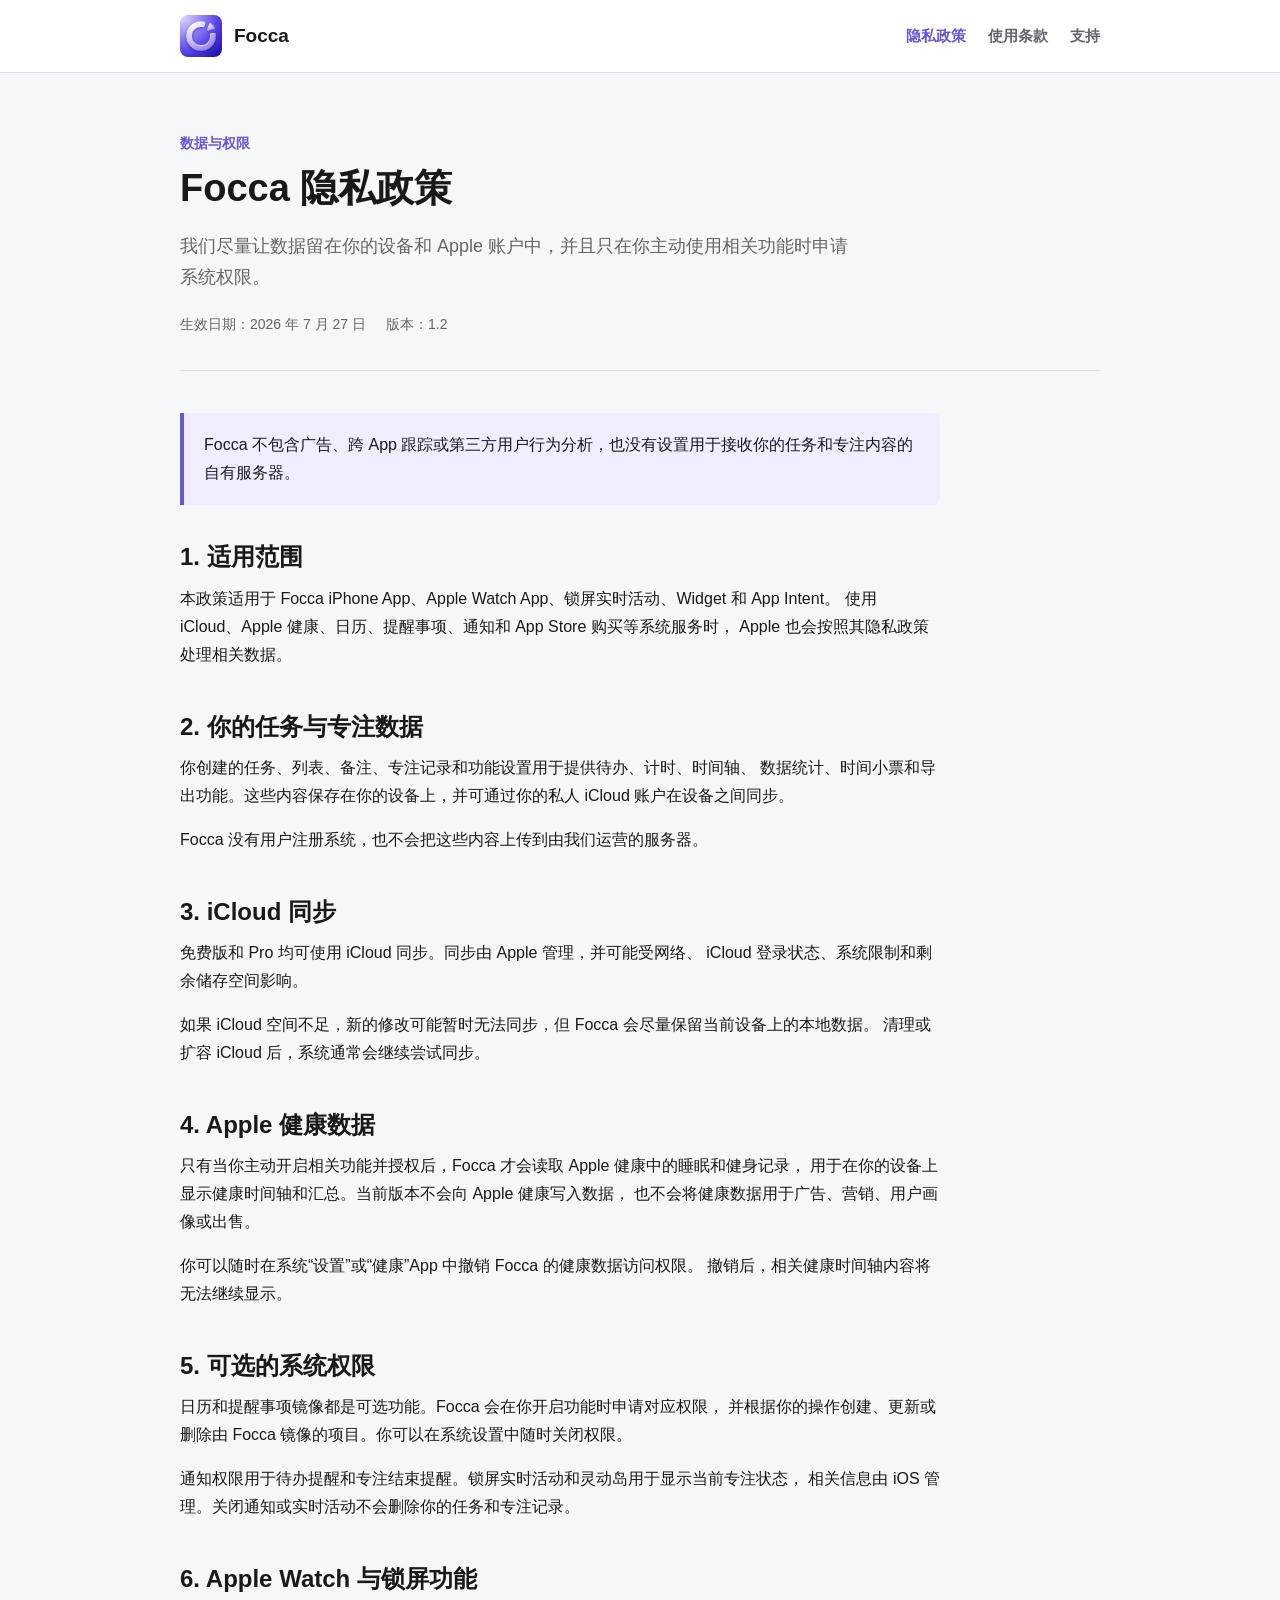
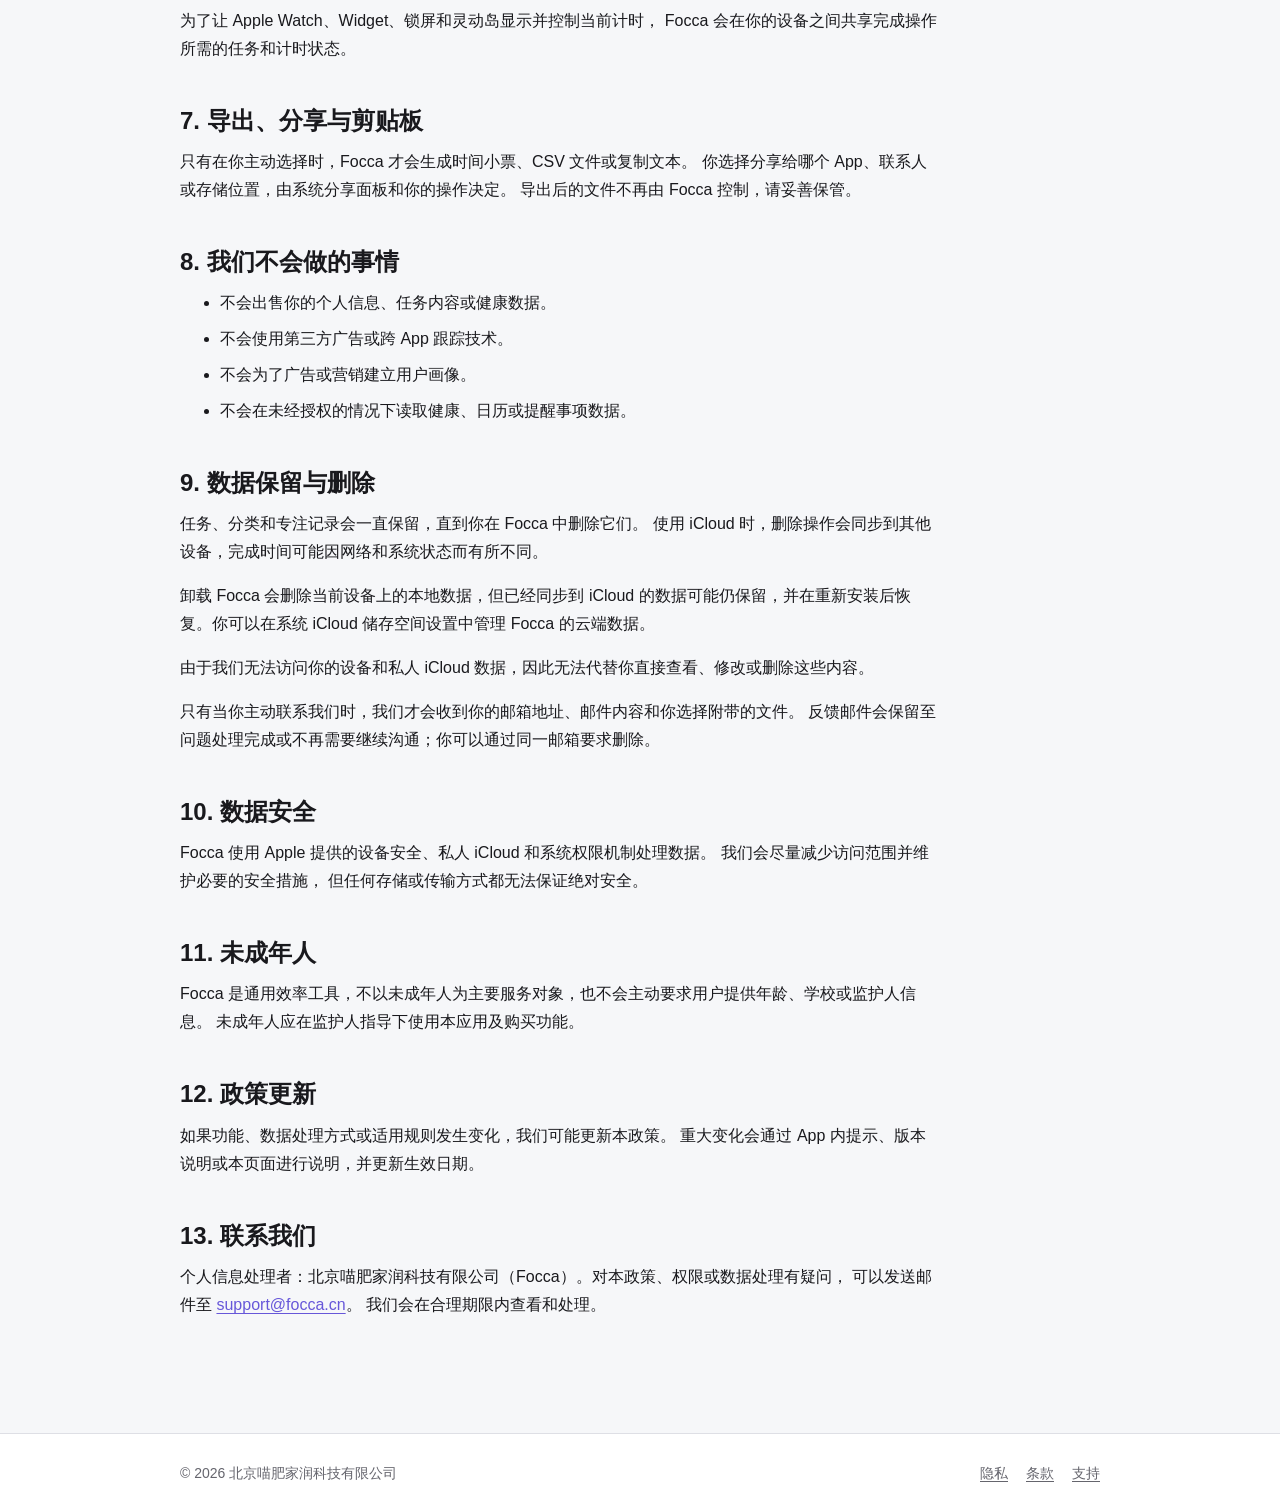
==== privacy.html @ 79efbabf "Publish Focca website" ====
<!doctype html>
<html lang="zh-CN">
<head>
    <meta charset="utf-8">
    <meta name="viewport" content="width=device-width, initial-scale=1">
    <meta name="description" content="Focca 隐私政策。">
    <title>隐私政策 - Focca</title>
    <link rel="icon" href="assets/focca-app-icon.png">
    <link rel="stylesheet" href="styles.css">
</head>
<body>
    <header class="site-header">
        <div class="header-inner">
            <a class="brand" href="index.html">
                <img src="assets/focca-app-icon.png" alt="">
                <span>Focca</span>
            </a>
            <nav class="site-nav" aria-label="主要导航">
                <a href="privacy.html" aria-current="page">隐私政策</a>
                <a href="terms.html">使用条款</a>
                <a href="support.html">支持</a>
            </nav>
        </div>
    </header>

    <main>
        <header class="page-heading">
            <p class="eyebrow">数据与权限</p>
            <h1>Focca 隐私政策</h1>
            <p class="page-summary">
                我们尽量让数据留在你的设备和 Apple 账户中，并且只在你主动使用相关功能时申请系统权限。
            </p>
            <div class="document-meta">
                <span>生效日期：2026 年 7 月 27 日</span>
                <span>版本：1.2</span>
            </div>
        </header>

        <article class="content">
            <div class="notice">
                <p>
                    Focca 不包含广告、跨 App 跟踪或第三方用户行为分析，也没有设置用于接收你的任务和专注内容的自有服务器。
                </p>
            </div>

            <section>
                <h2>1. 适用范围</h2>
                <p>
                    本政策适用于 Focca iPhone App、Apple Watch App、锁屏实时活动、Widget 和 App Intent。
                    使用 iCloud、Apple 健康、日历、提醒事项、通知和 App Store 购买等系统服务时，
                    Apple 也会按照其隐私政策处理相关数据。
                </p>
            </section>

            <section>
                <h2>2. 你的任务与专注数据</h2>
                <p>
                    你创建的任务、列表、备注、专注记录和功能设置用于提供待办、计时、时间轴、
                    数据统计、时间小票和导出功能。这些内容保存在你的设备上，并可通过你的私人
                    iCloud 账户在设备之间同步。
                </p>
                <p>
                    Focca 没有用户注册系统，也不会把这些内容上传到由我们运营的服务器。
                </p>
            </section>

            <section>
                <h2>3. iCloud 同步</h2>
                <p>
                    免费版和 Pro 均可使用 iCloud 同步。同步由 Apple 管理，并可能受网络、
                    iCloud 登录状态、系统限制和剩余储存空间影响。
                </p>
                <p>
                    如果 iCloud 空间不足，新的修改可能暂时无法同步，但 Focca 会尽量保留当前设备上的本地数据。
                    清理或扩容 iCloud 后，系统通常会继续尝试同步。
                </p>
            </section>

            <section>
                <h2>4. Apple 健康数据</h2>
                <p>
                    只有当你主动开启相关功能并授权后，Focca 才会读取 Apple 健康中的睡眠和健身记录，
                    用于在你的设备上显示健康时间轴和汇总。当前版本不会向 Apple 健康写入数据，
                    也不会将健康数据用于广告、营销、用户画像或出售。
                </p>
                <p>
                    你可以随时在系统“设置”或“健康”App 中撤销 Focca 的健康数据访问权限。
                    撤销后，相关健康时间轴内容将无法继续显示。
                </p>
            </section>

            <section>
                <h2>5. 可选的系统权限</h2>
                <p>
                    日历和提醒事项镜像都是可选功能。Focca 会在你开启功能时申请对应权限，
                    并根据你的操作创建、更新或删除由 Focca 镜像的项目。你可以在系统设置中随时关闭权限。
                </p>
                <p>
                    通知权限用于待办提醒和专注结束提醒。锁屏实时活动和灵动岛用于显示当前专注状态，
                    相关信息由 iOS 管理。关闭通知或实时活动不会删除你的任务和专注记录。
                </p>
            </section>

            <section>
                <h2>6. Apple Watch 与锁屏功能</h2>
                <p>
                    为了让 Apple Watch、Widget、锁屏和灵动岛显示并控制当前计时，
                    Focca 会在你的设备之间共享完成操作所需的任务和计时状态。
                </p>
            </section>

            <section>
                <h2>7. 导出、分享与剪贴板</h2>
                <p>
                    只有在你主动选择时，Focca 才会生成时间小票、CSV 文件或复制文本。
                    你选择分享给哪个 App、联系人或存储位置，由系统分享面板和你的操作决定。
                    导出后的文件不再由 Focca 控制，请妥善保管。
                </p>
            </section>

            <section>
                <h2>8. 我们不会做的事情</h2>
                <ul>
                    <li>不会出售你的个人信息、任务内容或健康数据。</li>
                    <li>不会使用第三方广告或跨 App 跟踪技术。</li>
                    <li>不会为了广告或营销建立用户画像。</li>
                    <li>不会在未经授权的情况下读取健康、日历或提醒事项数据。</li>
                </ul>
            </section>

            <section>
                <h2>9. 数据保留与删除</h2>
                <p>
                    任务、分类和专注记录会一直保留，直到你在 Focca 中删除它们。
                    使用 iCloud 时，删除操作会同步到其他设备，完成时间可能因网络和系统状态而有所不同。
                </p>
                <p>
                    卸载 Focca 会删除当前设备上的本地数据，但已经同步到 iCloud
                    的数据可能仍保留，并在重新安装后恢复。你可以在系统 iCloud
                    储存空间设置中管理 Focca 的云端数据。
                </p>
                <p>
                    由于我们无法访问你的设备和私人 iCloud 数据，因此无法代替你直接查看、修改或删除这些内容。
                </p>
                <p>
                    只有当你主动联系我们时，我们才会收到你的邮箱地址、邮件内容和你选择附带的文件。
                    反馈邮件会保留至问题处理完成或不再需要继续沟通；你可以通过同一邮箱要求删除。
                </p>
            </section>

            <section>
                <h2>10. 数据安全</h2>
                <p>
                    Focca 使用 Apple 提供的设备安全、私人 iCloud 和系统权限机制处理数据。
                    我们会尽量减少访问范围并维护必要的安全措施，
                    但任何存储或传输方式都无法保证绝对安全。
                </p>
            </section>

            <section>
                <h2>11. 未成年人</h2>
                <p>
                    Focca 是通用效率工具，不以未成年人为主要服务对象，也不会主动要求用户提供年龄、学校或监护人信息。
                    未成年人应在监护人指导下使用本应用及购买功能。
                </p>
            </section>

            <section>
                <h2>12. 政策更新</h2>
                <p>
                    如果功能、数据处理方式或适用规则发生变化，我们可能更新本政策。
                    重大变化会通过 App 内提示、版本说明或本页面进行说明，并更新生效日期。
                </p>
            </section>

            <section>
                <h2>13. 联系我们</h2>
                <p>
                    个人信息处理者：北京喵肥家润科技有限公司（Focca）。对本政策、权限或数据处理有疑问，
                    可以发送邮件至 <a href="mailto:support@focca.cn">support@focca.cn</a>。
                    我们会在合理期限内查看和处理。
                </p>
            </section>
        </article>
    </main>

    <footer class="site-footer">
        <div class="site-footer-inner">
            <span>© 2026 北京喵肥家润科技有限公司</span>
            <div class="footer-links">
                <a href="privacy.html">隐私</a>
                <a href="terms.html">条款</a>
                <a href="support.html">支持</a>
            </div>
        </div>
    </footer>
</body>
</html>
---- styles.css ----
:root {
    color-scheme: light;
    --background: #f6f7f9;
    --surface: #ffffff;
    --text: #19191d;
    --muted: #65656d;
    --line: #dedfe5;
    --accent: #6757d9;
    --accent-soft: #efedff;
    --green: #23795e;
    --green-soft: #eaf6f1;
    --orange: #b95722;
    --orange-soft: #fff1e8;
    --max-width: 920px;
}

* {
    box-sizing: border-box;
}

html {
    scroll-behavior: smooth;
}

body {
    margin: 0;
    background: var(--background);
    color: var(--text);
    font-family: -apple-system, BlinkMacSystemFont, "SF Pro Text",
        "PingFang SC", "Microsoft YaHei", sans-serif;
    font-size: 16px;
    line-height: 1.75;
    letter-spacing: 0;
}

a {
    color: var(--accent);
    text-decoration-thickness: 1px;
    text-underline-offset: 3px;
}

a:hover {
    text-decoration-thickness: 2px;
}

.site-header {
    background: rgba(255, 255, 255, 0.96);
    border-bottom: 1px solid var(--line);
}

.header-inner {
    width: min(var(--max-width), calc(100% - 40px));
    min-height: 72px;
    margin: 0 auto;
    display: flex;
    align-items: center;
    justify-content: space-between;
    gap: 24px;
}

.brand {
    display: inline-flex;
    align-items: center;
    gap: 12px;
    color: var(--text);
    font-size: 19px;
    font-weight: 750;
    text-decoration: none;
}

.brand img {
    width: 42px;
    height: 42px;
    border-radius: 8px;
}

.site-nav {
    display: flex;
    align-items: center;
    gap: 22px;
}

.site-nav a {
    color: var(--muted);
    font-size: 15px;
    font-weight: 600;
    text-decoration: none;
}

.site-nav a[aria-current="page"],
.site-nav a:hover {
    color: var(--accent);
}

main {
    min-height: calc(100vh - 150px);
}

.hero,
.page-heading,
.content,
.site-footer-inner {
    width: min(var(--max-width), calc(100% - 40px));
    margin-right: auto;
    margin-left: auto;
}

.hero {
    padding: 74px 0 56px;
}

.eyebrow {
    margin: 0 0 8px;
    color: var(--accent);
    font-size: 14px;
    font-weight: 750;
}

h1,
h2,
h3 {
    line-height: 1.3;
}

h1 {
    max-width: 680px;
    margin: 0;
    font-size: 42px;
    font-weight: 790;
}

.hero-copy,
.page-summary {
    max-width: 680px;
    margin: 18px 0 0;
    color: var(--muted);
    font-size: 18px;
}

.quick-links {
    display: grid;
    grid-template-columns: repeat(3, minmax(0, 1fr));
    gap: 16px;
    margin-top: 42px;
}

.quick-link {
    min-height: 184px;
    padding: 24px;
    background: var(--surface);
    border: 1px solid var(--line);
    border-radius: 8px;
    color: var(--text);
    text-decoration: none;
}

.quick-link:hover {
    border-color: var(--accent);
}

.quick-link .label {
    display: inline-block;
    margin-bottom: 18px;
    padding: 3px 9px;
    border-radius: 999px;
    font-size: 12px;
    font-weight: 750;
}

.quick-link.privacy .label {
    background: var(--green-soft);
    color: var(--green);
}

.quick-link.terms .label {
    background: var(--accent-soft);
    color: var(--accent);
}

.quick-link.support .label {
    background: var(--orange-soft);
    color: var(--orange);
}

.quick-link h2 {
    margin: 0 0 8px;
    font-size: 21px;
}

.quick-link p {
    margin: 0;
    color: var(--muted);
    font-size: 15px;
}

.direct-contact {
    margin-top: 44px;
    padding: 28px 0;
    border-top: 1px solid var(--line);
}

.direct-contact h2 {
    margin: 0 0 8px;
    font-size: 22px;
}

.direct-contact p {
    margin: 0;
    color: var(--muted);
}

.page-heading {
    padding: 58px 0 34px;
    border-bottom: 1px solid var(--line);
}

.page-heading h1 {
    font-size: 38px;
}

.document-meta {
    display: flex;
    flex-wrap: wrap;
    gap: 8px 20px;
    margin-top: 18px;
    color: var(--muted);
    font-size: 14px;
}

.content {
    padding: 42px 0 72px;
}

.content section {
    max-width: 760px;
    margin-bottom: 42px;
}

.content h2 {
    margin: 0 0 12px;
    font-size: 24px;
}

.content h3 {
    margin: 24px 0 8px;
    font-size: 18px;
}

.content p,
.content ul,
.content ol {
    margin-top: 0;
}

.content li + li {
    margin-top: 8px;
}

.notice {
    max-width: 760px;
    margin: 0 0 36px;
    padding: 18px 20px;
    background: var(--accent-soft);
    border-left: 4px solid var(--accent);
    border-radius: 0 8px 8px 0;
}

.notice p {
    margin: 0;
}

.data-table {
    width: 100%;
    margin: 18px 0 8px;
    border-collapse: collapse;
    background: var(--surface);
    font-size: 15px;
}

.data-table th,
.data-table td {
    padding: 14px;
    border: 1px solid var(--line);
    text-align: left;
    vertical-align: top;
}

.data-table th {
    background: #f0f1f4;
    font-weight: 700;
}

.faq {
    max-width: 760px;
    padding: 24px 0;
    border-bottom: 1px solid var(--line);
}

.faq:first-of-type {
    padding-top: 0;
}

.faq h2 {
    margin-bottom: 8px;
    font-size: 20px;
}

.faq p {
    margin-bottom: 0;
    color: var(--muted);
}

.feedback-intro {
    max-width: 760px;
}

.feedback-options {
    display: grid;
    grid-template-columns: repeat(2, minmax(0, 1fr));
    gap: 14px;
    margin: 22px 0 16px;
}

.feedback-option {
    padding: 22px;
    background: var(--surface);
    border: 1px solid var(--line);
    border-radius: 8px;
}

.feedback-option h3 {
    margin-top: 0;
}

.feedback-option p {
    color: var(--muted);
    font-size: 15px;
}

.action-link {
    display: inline-block;
    padding: 8px 12px;
    background: var(--accent);
    border-radius: 6px;
    color: #ffffff;
    font-size: 14px;
    font-weight: 700;
    text-decoration: none;
}

.privacy-reminder {
    color: var(--muted);
    font-size: 14px;
}

.contact-block {
    max-width: 760px;
    margin-top: 48px;
    padding: 26px;
    background: var(--surface);
    border: 1px solid var(--line);
    border-radius: 8px;
}

.contact-block h2 {
    margin-bottom: 8px;
}

.contact-block p:last-child {
    margin-bottom: 0;
}

.site-footer {
    background: var(--surface);
    border-top: 1px solid var(--line);
}

.site-footer-inner {
    min-height: 78px;
    display: flex;
    align-items: center;
    justify-content: space-between;
    gap: 20px;
    color: var(--muted);
    font-size: 14px;
}

.footer-links {
    display: flex;
    gap: 18px;
}

.footer-links a {
    color: var(--muted);
}

@media (max-width: 720px) {
    .header-inner {
        min-height: auto;
        padding: 14px 0;
        align-items: flex-start;
        flex-direction: column;
        gap: 12px;
    }

    .site-nav {
        width: 100%;
        justify-content: space-between;
        gap: 12px;
    }

    .hero {
        padding: 50px 0 42px;
    }

    h1,
    .page-heading h1 {
        font-size: 32px;
    }

    .hero-copy,
    .page-summary {
        font-size: 17px;
    }

    .quick-links {
        grid-template-columns: 1fr;
    }

    .feedback-options {
        grid-template-columns: 1fr;
    }

    .quick-link {
        min-height: auto;
    }

    .page-heading {
        padding: 42px 0 28px;
    }

    .content {
        padding-top: 32px;
    }

    .table-scroll {
        overflow-x: auto;
    }

    .data-table {
        min-width: 620px;
    }

    .site-footer-inner {
        padding: 22px 0;
        align-items: flex-start;
        flex-direction: column;
    }
}

@media print {
    body {
        background: #ffffff;
    }

    .site-header,
    .site-footer {
        display: none;
    }

    .page-heading,
    .content {
        width: 100%;
    }

    .page-heading {
        padding-top: 0;
    }

    a {
        color: inherit;
    }
}
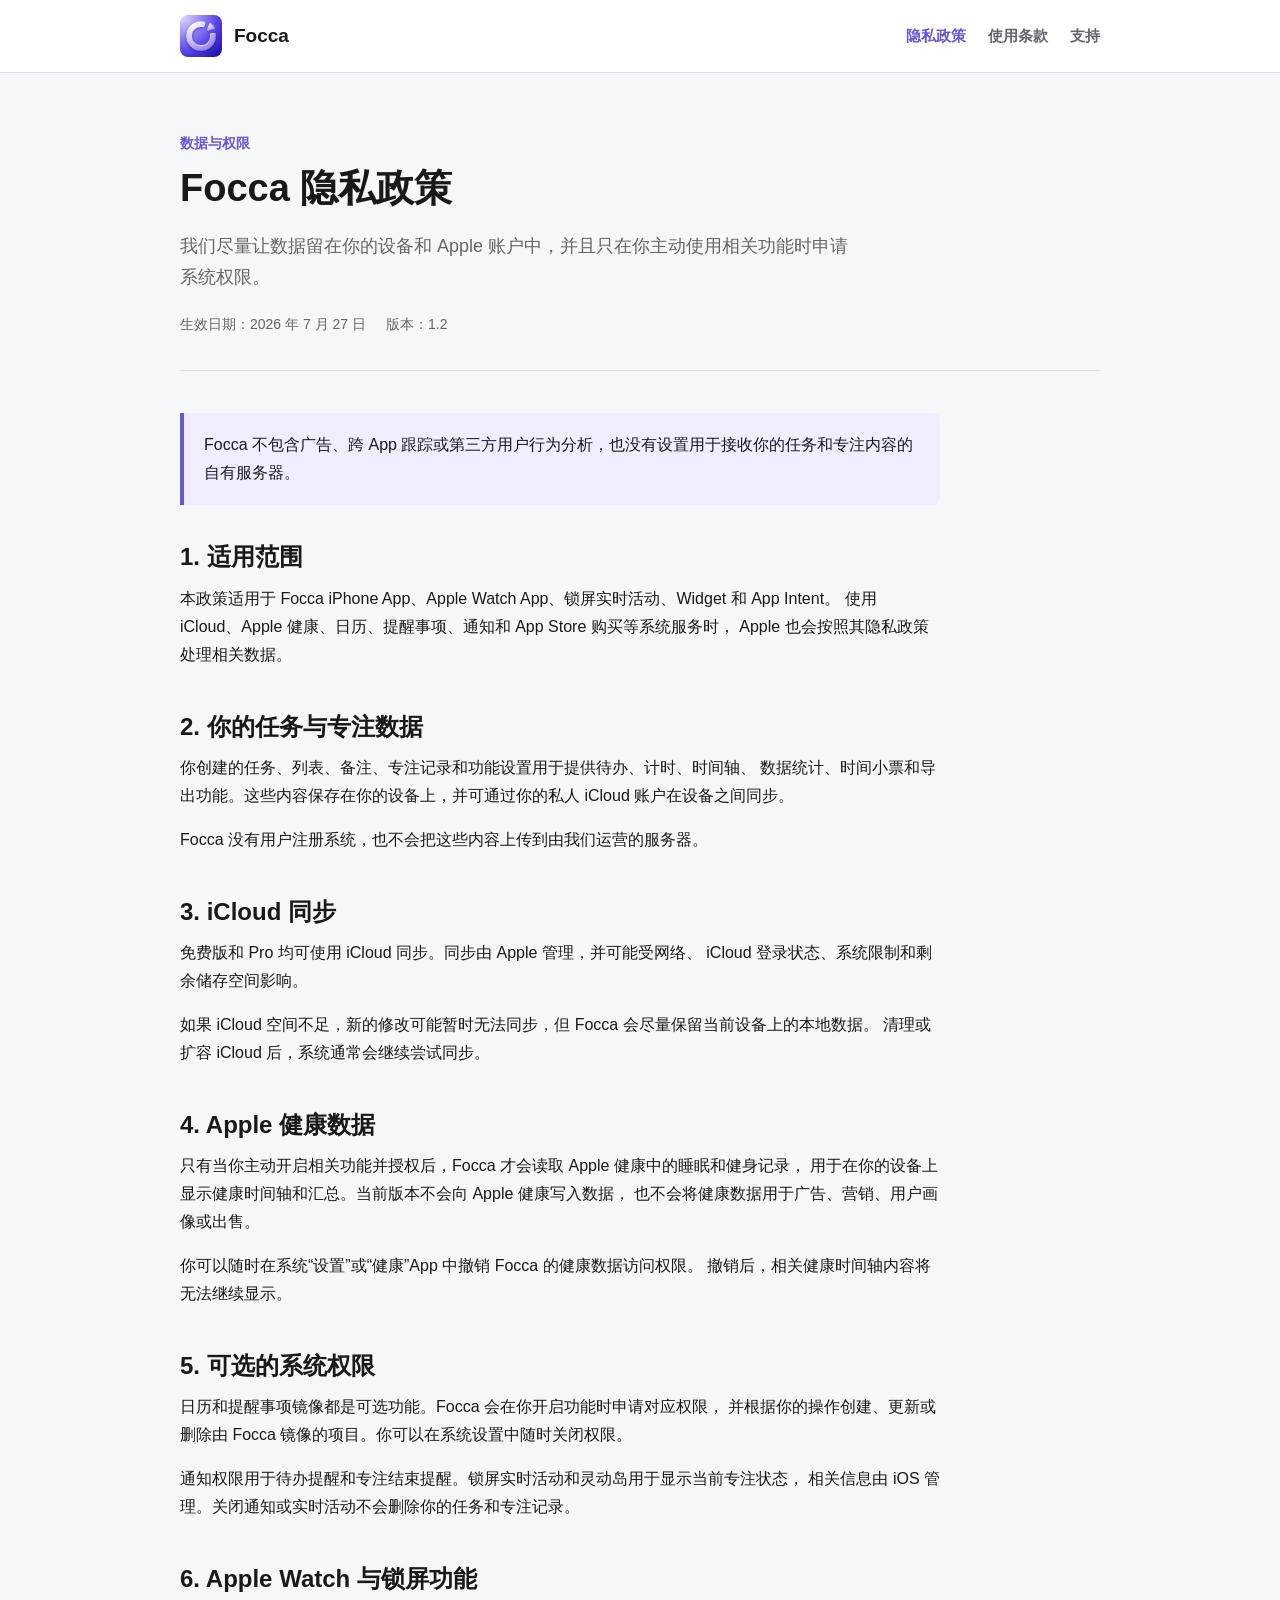
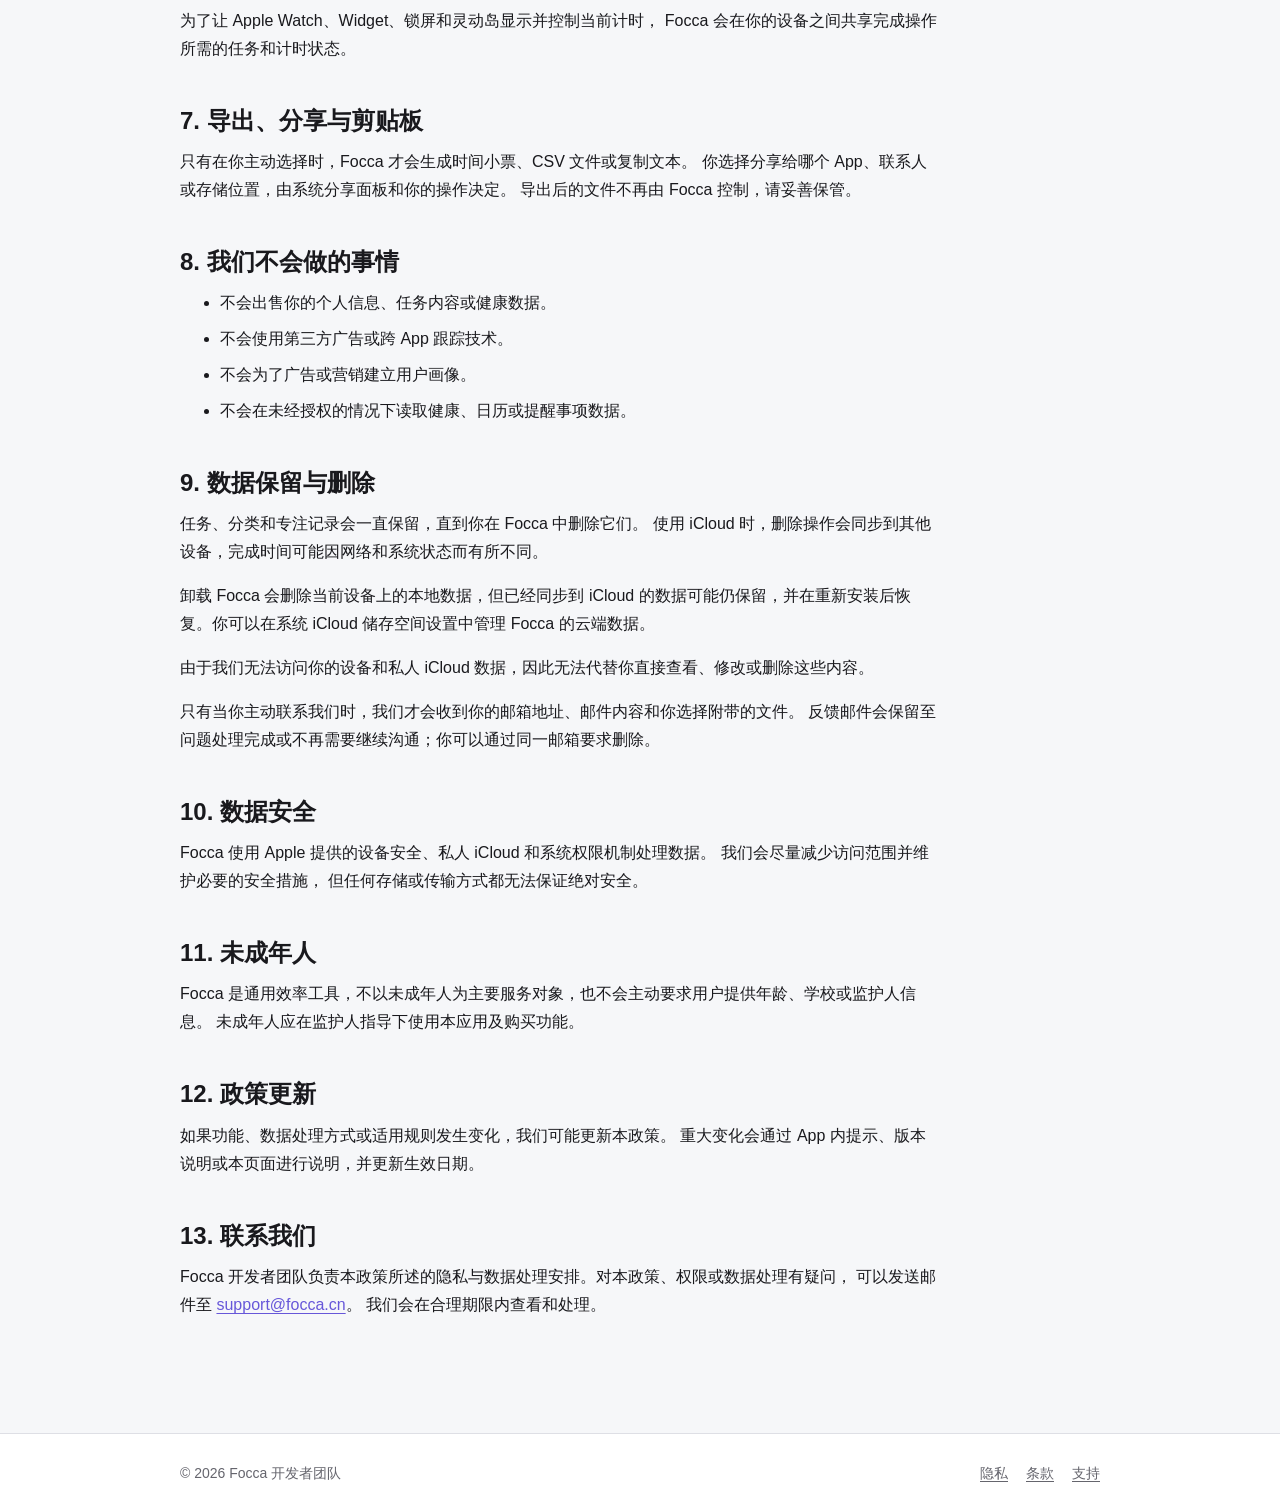
==== commit 16b889c1: "Add files via upload Update developer identity for individual distribution" ====
--- a/privacy.html
+++ b/privacy.html
@@ -176,7 +176,7 @@
             <section>
                 <h2>13. 联系我们</h2>
                 <p>
-                    个人信息处理者：北京喵肥家润科技有限公司（Focca）。对本政策、权限或数据处理有疑问，
+                    Focca 开发者团队负责本政策所述的隐私与数据处理安排。对本政策、权限或数据处理有疑问，
                     可以发送邮件至 <a href="mailto:support@focca.cn">support@focca.cn</a>。
                     我们会在合理期限内查看和处理。
                 </p>
@@ -186,7 +186,7 @@
 
     <footer class="site-footer">
         <div class="site-footer-inner">
-            <span>© 2026 北京喵肥家润科技有限公司</span>
+            <span>© 2026 Focca 开发者团队</span>
             <div class="footer-links">
                 <a href="privacy.html">隐私</a>
                 <a href="terms.html">条款</a>
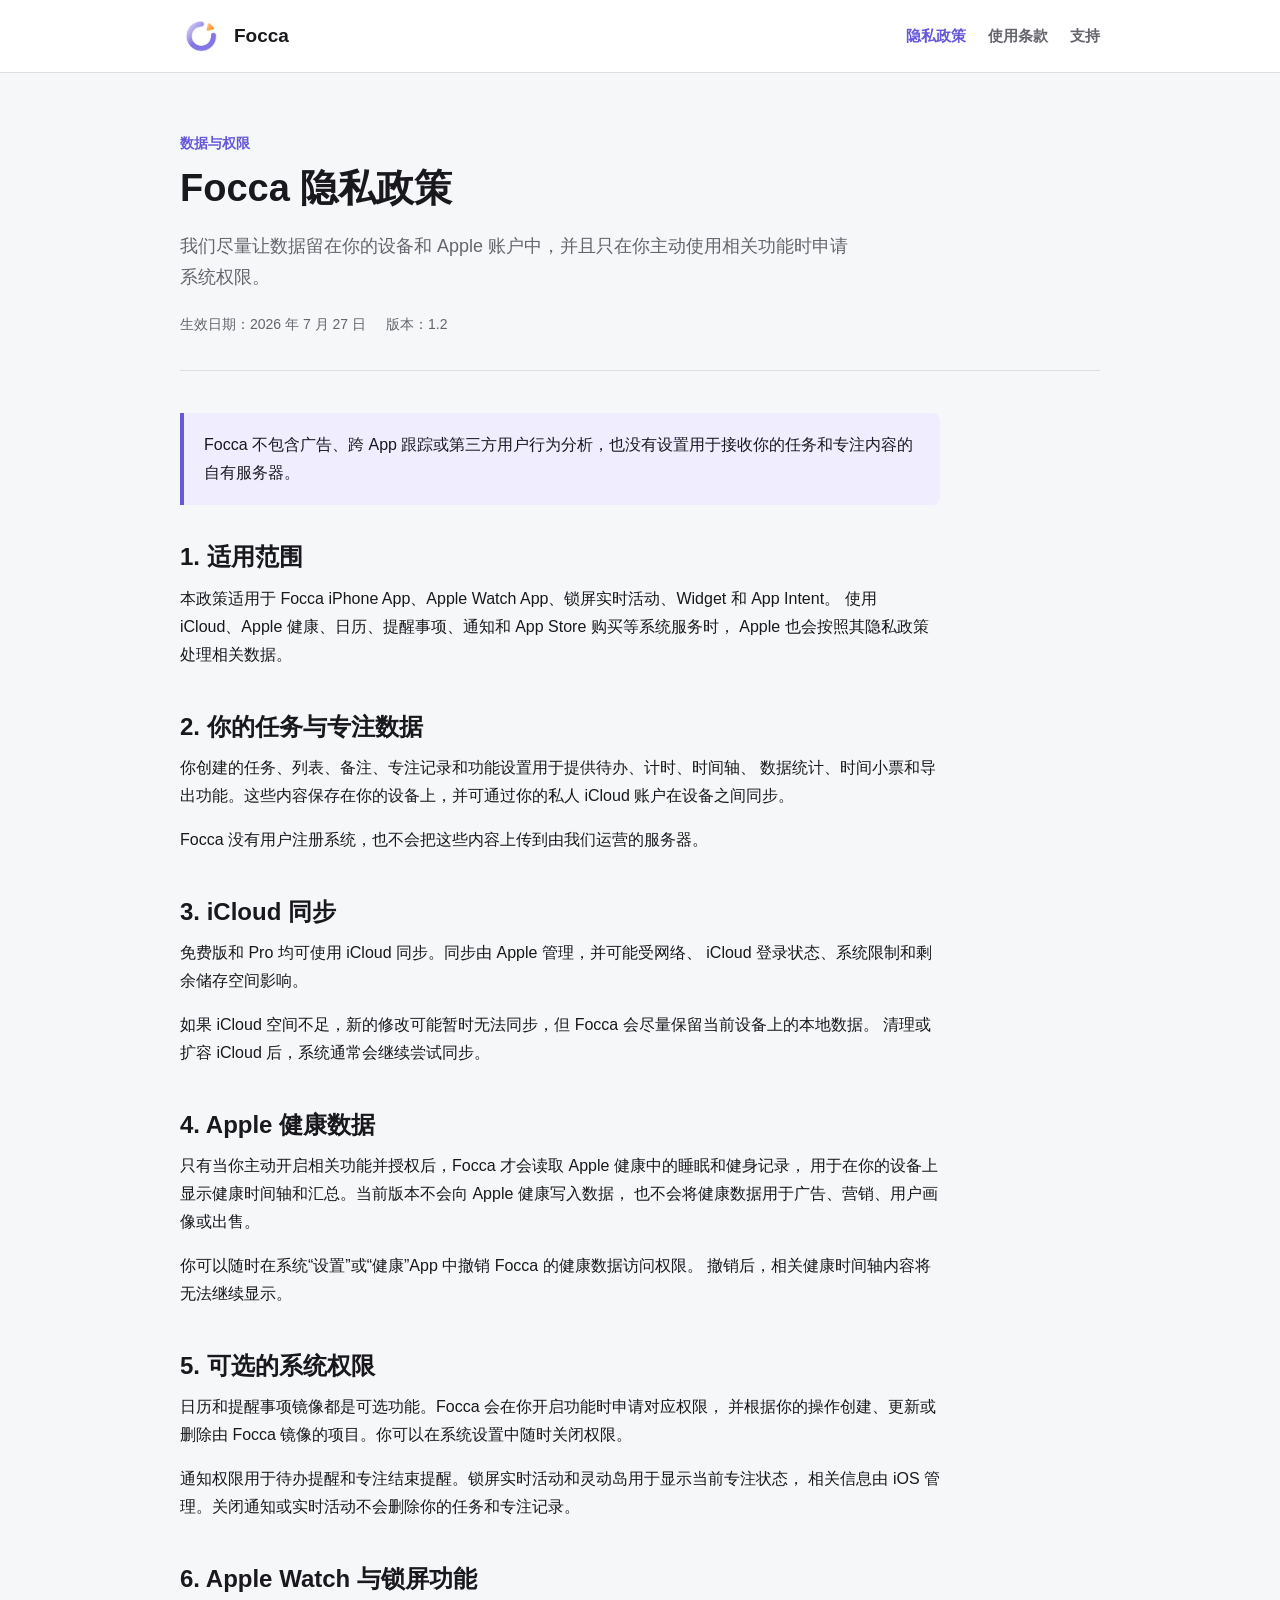
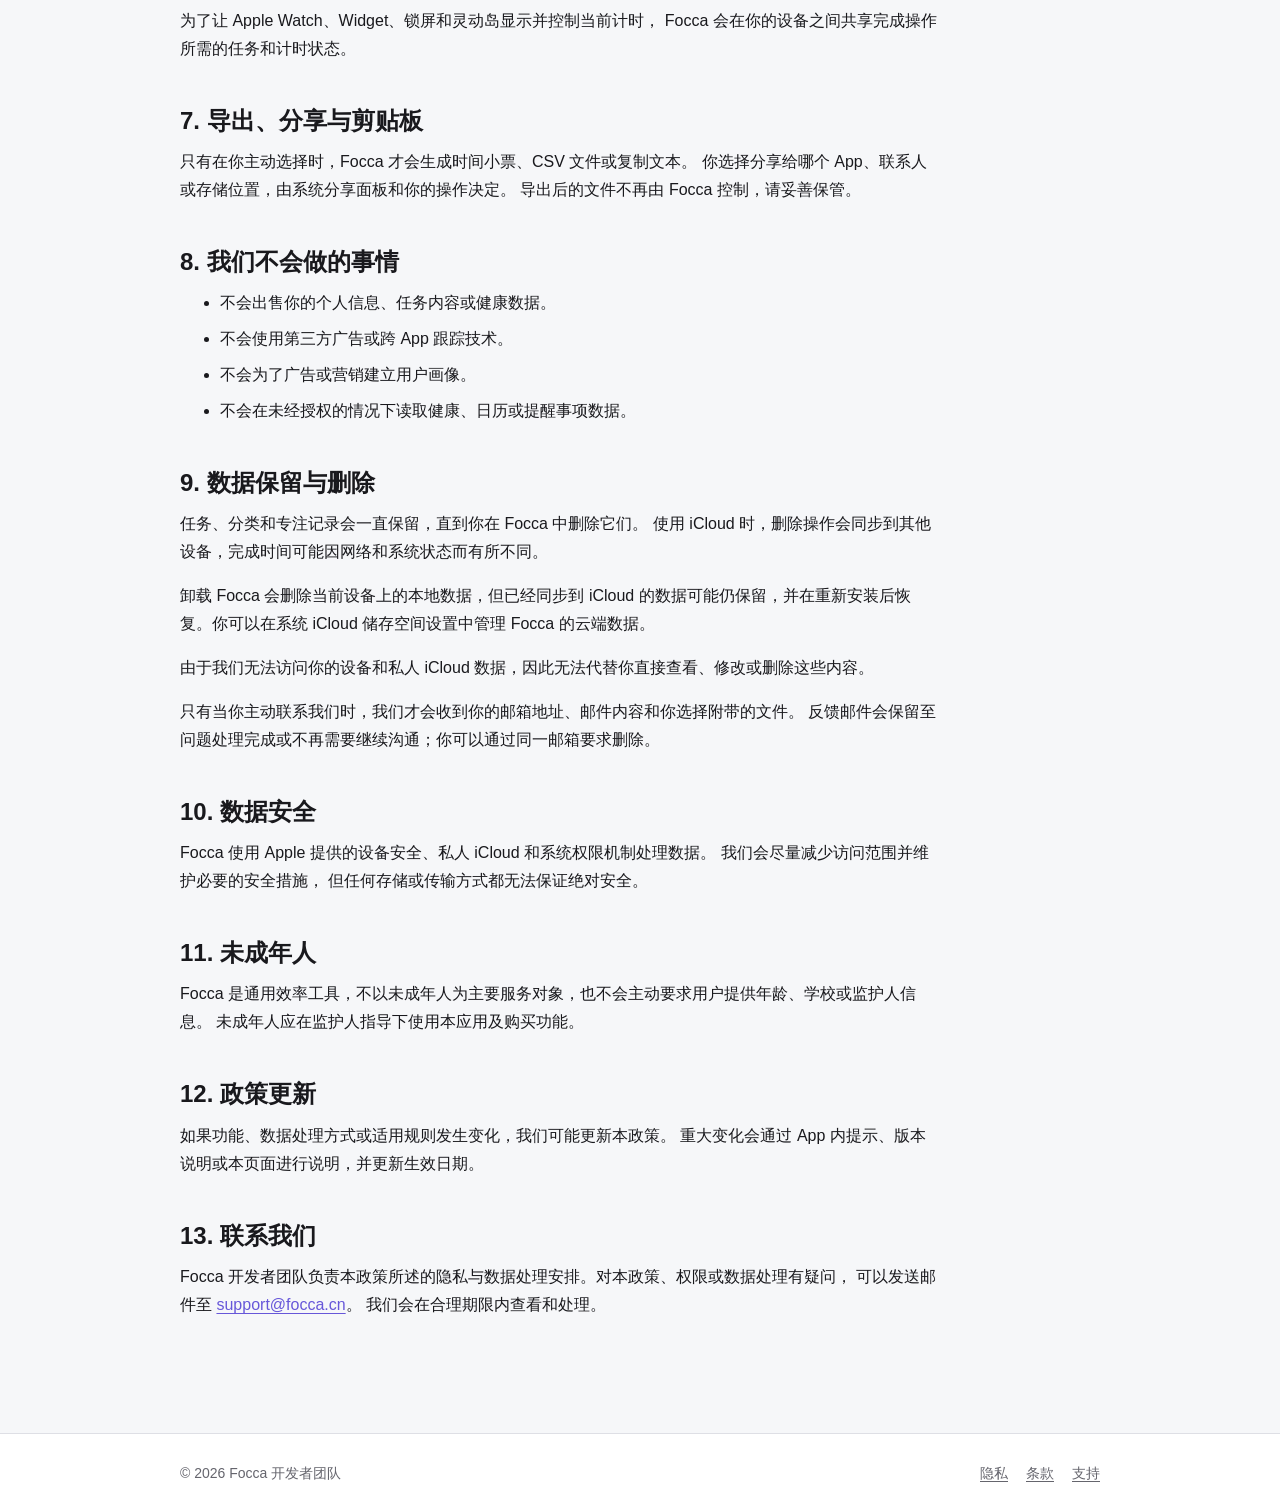
==== commit 9af60b82: "Add files via upload Use the new Focca website icon" ====
--- a/privacy.html
+++ b/privacy.html
@@ -5,14 +5,14 @@
     <meta name="viewport" content="width=device-width, initial-scale=1">
     <meta name="description" content="Focca 隐私政策。">
     <title>隐私政策 - Focca</title>
-    <link rel="icon" href="assets/focca-app-icon.png">
+    <link rel="icon" href="assets/focca-app-icon-v2.png">
     <link rel="stylesheet" href="styles.css">
 </head>
 <body>
     <header class="site-header">
         <div class="header-inner">
             <a class="brand" href="index.html">
-                <img src="assets/focca-app-icon.png" alt="">
+                <img src="assets/focca-app-icon-v2.png" alt="">
                 <span>Focca</span>
             </a>
             <nav class="site-nav" aria-label="主要导航">
